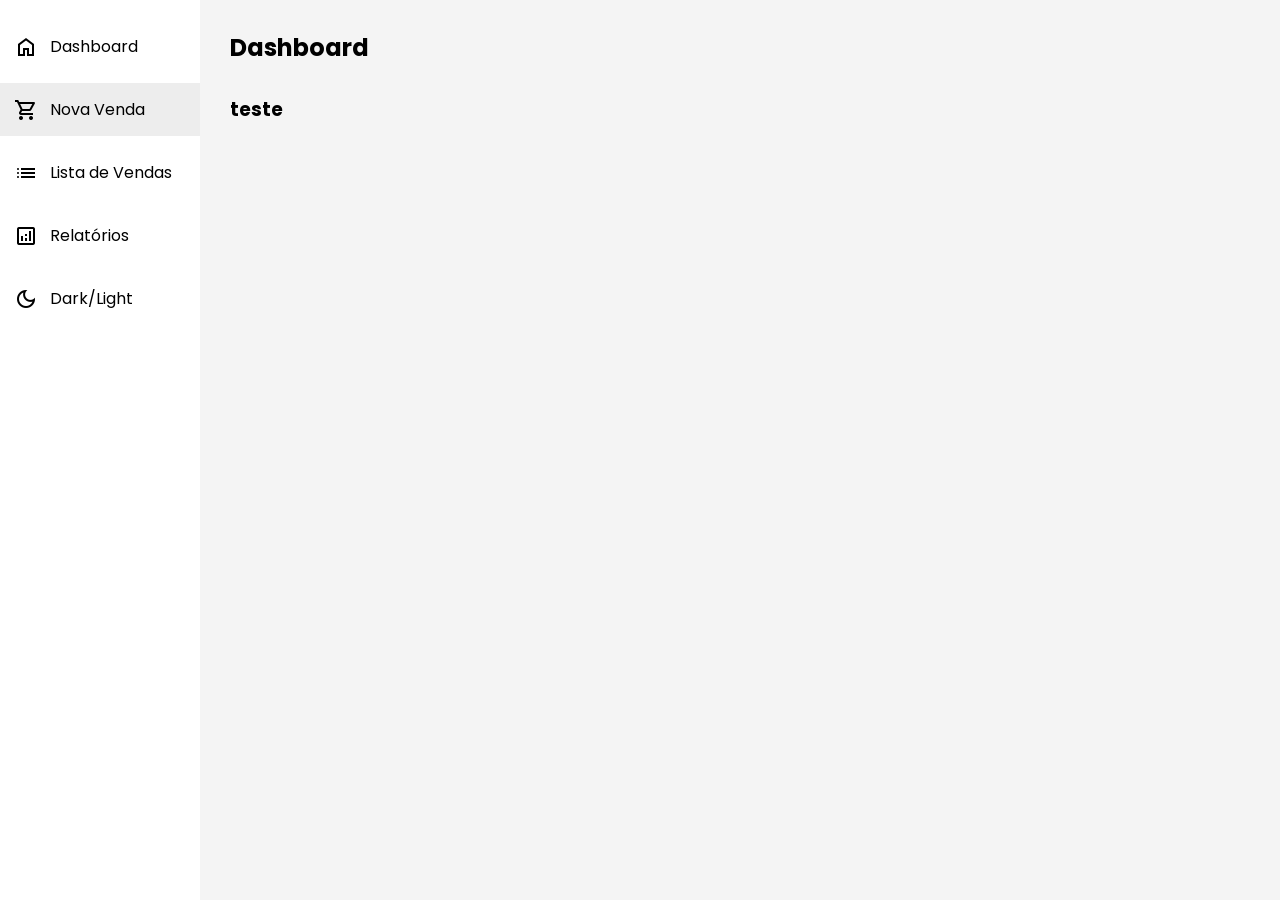
==== pages/new-sale.html @ 434e93f6 "new page style geral. nova pagina. script menu." ====
<!DOCTYPE html>
<html lang="pt-br">
<head>
    <meta charset="UTF-8">
    <meta name="viewport" content="width=device-width, initial-scale=1.0">
    <title>Silk Vendas</title>

    <link rel="preconnect" href="https://fonts.googleapis.com">
    <link rel="preconnect" href="https://fonts.gstatic.com" crossorigin>

    <link href="https://fonts.googleapis.com/css2?family=Poppins:wght@300;400;500;600;700&display=swap" rel="stylesheet">

    <link rel="stylesheet" href="../styles/geral.css">
    <link rel="stylesheet" href="../styles/new-sale.css">

    <link rel="stylesheet" href="https://fonts.googleapis.com/css2?family=Material+Symbols+Outlined" />
</head>
<body>
    <main>
        <div class="overlay"></div>
         
         <!-- SIDEBAR -->
         <aside class="sidebar">
            <!-- BOTÃO DE FECHAR MENU -->
            <button class="close-btn">
                <span class="material-symbols-outlined">
                    close
                </span>
            </button>

            <a href="../index.html"> 
                <span class="material-symbols-outlined">
                    home
                </span> 
                Dashboard
            </a>

            <a href="new-sale.html" class="active"> 
                <span class="material-symbols-outlined">
                    shopping_cart
                </span> 
                Nova Venda
            </a>

            <a href=""> 
                <span class="material-symbols-outlined">
                    list
                </span> 
                Lista de Vendas
            </a>

            <a href=""> 
                <span class="material-symbols-outlined">
                    analytics
                </span> 
                Relatórios
            </a>

            <a href=""> 
                <span class="material-symbols-outlined">
                    dark_mode
                </span> 
                Dark/Light
            </a>
         </aside>

         <section class="content">
            <header class="topbar">
                <h1>Dashboard</h1>

                <!-- BOTÃO MENU HAMBURGUER -->
                <button class="menu-btn">
                    <span class="material-symbols-outlined">
                        menu
                    </span>
                </button>
            </header>

            <section class="form">
                <form action="">
                    <h1>teste</h1>
                </form>
            </section>
         </section>
    </main>

    <script src="../js/menu.js"></script>
</body>
</html>
---- styles/geral.css ----
* {
    margin: 0;
    padding: 0;
    box-sizing: border-box;
}

body {
    min-height: 100vh;
    background: #80808015;
    font-family: 'Poppins', sans-serif;
}

main {
    display: flex;
    min-height: 100vh;
}

.content {
    flex: 1;
    padding: 30px;
}

.topbar {
    margin-bottom: 30px;
}

.sidebar {
    display: flex;
    flex-direction: column;
    gap: 10px;

    width: 200px;
    padding-top: 20px;
    background-color: white;
}

.sidebar a {
    display: flex;
    align-items: center;
    gap: 12px;

    width: 100%;

    text-decoration: none;
    color: black;
    padding: 14px;

    transition: .3s;
}

.sidebar a:hover {
    background: #80808015;
    color: #1b0d33;
}

.sidebar a.active {
    background: #80808024;
}

.menu-btn, .close-btn {
    display: none;
}

/* MOBILE */
@media (max-width: 800px) {
    /* main {
        flex-direction: column;
    } */

    .topbar {
        display: flex;
        justify-content: space-between;
    }

    .content {
        padding: 20px;
    }

    .menu-btn {
        display: block;

        border: none;
        background: transparent;

        width: 45px;
        height: 45px;

        font-size: 1.4rem;
        cursor: pointer;
    }

    .overlay {
        position: fixed;
        inset: 0;

        background-color: rgba(0,0,0,0.4);

        opacity: 0;
        visibility: hidden;

        transition: .3s;

        z-index: 998;
    }

    .overlay.active {
        opacity: 1;
        visibility: visible;
    }

    .sidebar {
        position: fixed;
        top: 0;
        right: -260px;

        width: 250px;
        height: 100vh;
        padding-top: 30px;

        box-shadow: 1px 1px 10px #0000001f;

        display: flex;
        flex-direction: column;
        /* gap: 20px; */

        transition: .3s;
        z-index: 999;
    }

    .sidebar.active {
        right: 0;
    }
}
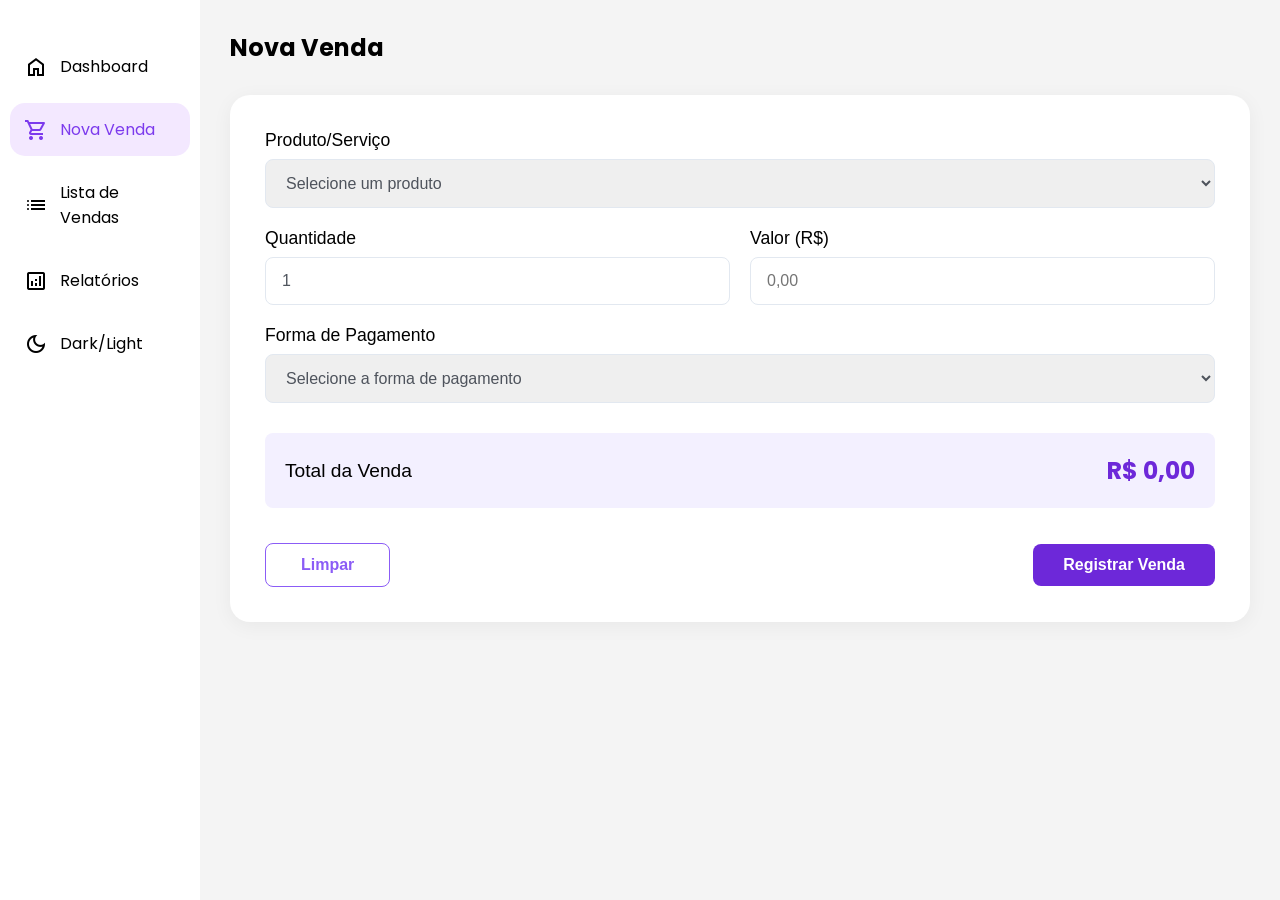
==== commit 4c643d37: "pagina nova venda conteudo e estilo" ====
--- a/pages/new-sale.html
+++ b/pages/new-sale.html
@@ -66,7 +66,7 @@
 
          <section class="content">
             <header class="topbar">
-                <h1>Dashboard</h1>
+                <h1>Nova Venda</h1>
 
                 <!-- BOTÃO MENU HAMBURGUER -->
                 <button class="menu-btn">
@@ -77,8 +77,49 @@
             </header>
 
             <section class="form">
-                <form action="">
-                    <h1>teste</h1>
+                <form action="" method="post">
+                    <div class="input-group">
+                        <label for="produto">Produto/Serviço</label>
+                        <select name="produto" id="produto">
+                            <option value="" disabled selected hidden>Selecione um produto</option>
+                            <option value="p1">produto 1</option>
+                            <option value="p2">produto 2</option>
+                            <option value="p3">produto 3</option>
+                            <option value="p4">produto 4</option>
+                        </select>
+                    </div>
+
+                    <div class="double-line">
+                        <div class="input-group">
+                            <label for="quantidade">Quantidade</label>
+                            <input type="number" name="quantidade" id="quantidade" min="1" value="1" required>
+                        </div>
+                        <div class="input-group">
+                            <label for="valor">Valor (R$)</label>
+                            <input type="number" name="valor" id="valor" step="0.01" min="0" placeholder="0,00" required>
+                        </div>
+                    </div>
+
+                    <div class="input-group">
+                        <label for="pagamento">Forma de Pagamento</label>
+                        <select name="pagamento" id="pagamento" required>
+                            <option value="" disabled selected hidden>Selecione a forma de pagamento</option>
+                            <option value="pix">Pix</option>
+                            <option value="dinheiro">Dinheiro</option>
+                            <option value="debito">Cartão de Débito</option>
+                            <option value="credito">Cartão de Crédito</option>
+                        </select>
+                    </div>
+
+                    <div class="total-box">
+                        <span class="total-title">Total da Venda</span>
+                        <span class="total-value">R$ 0,00</span>
+                    </div>
+
+                    <div class="btns">
+                        <button type="reset" class="btn-clear"> Limpar</button>
+                        <button type="submit" class="btn-submit">Registrar Venda</button>
+                    </div>
                 </form>
             </section>
          </section>
--- a/styles/geral.css
+++ b/styles/geral.css
@@ -30,7 +30,7 @@
     gap: 10px;
 
     width: 200px;
-    padding-top: 20px;
+    padding: 40px 10px;
     background-color: white;
 }
 
@@ -44,17 +44,14 @@
     text-decoration: none;
     color: black;
     padding: 14px;
+    border-radius: 15px;
 
     transition: .3s;
 }
 
-.sidebar a:hover {
-    background: #80808015;
-    color: #1b0d33;
-}
-
-.sidebar a.active {
-    background: #80808024;
+.sidebar a:hover, .sidebar a.active {
+    background: #f3e8ff;
+    color: #7c3aed;
 }
 
 .menu-btn, .close-btn {
--- a/styles/new-sale.css
+++ b/styles/new-sale.css
@@ -0,0 +1,136 @@
+.form {
+    background-color: white;
+    border-radius: 20px;
+    box-shadow: 0 4px 20px #0000000d;
+
+    padding: 35px;
+    /* max-width: 1100px; */
+    /* margin: 40px auto; */
+}
+
+.form form {
+    display: flex;
+    flex-direction: column;
+    gap: 20px;
+}
+
+/* INPUTS */
+.input-group {
+    display: flex;
+    flex-direction: column;
+    gap: 8px;
+    width: 100%;
+}
+
+.input-group label {
+    font-size: 1.1rem;
+    font-weight: 500;
+}
+
+.input-group input, .input-group select {
+    width: 100%;
+    padding: 14px 16px;
+
+    color: #333944db;
+    border: 1px solid #e2e8f0;
+    border-radius: 8px;
+    outline: none;
+
+    transition: all .2s ease-in-out;
+    box-sizing: border-box;
+}
+
+.input-group input:focus, .input-group select:focus {
+    border-color: #8b5cf6;
+}
+
+.input-group select option {
+    font-size: 14px;
+}
+
+.input-group select:invalid, .input-group input {
+    font-size: 1rem;
+}
+
+.input-group select:valid {
+    font-size: 1rem;
+}
+
+/* QUANTIDADE E VALOR */
+.double-line {
+    display: flex;
+    gap: 20px;
+}
+
+/* TOTAL VENDA */
+.total-box {
+    background-color: #f3f0ff;
+    border-radius: 8px;
+
+    display: flex;
+    justify-content: space-between;
+    align-items: center;
+
+    padding: 20px;
+    margin-top: 10px;
+}
+
+.total-title {
+    font-weight: 500;
+    font-size: 1.2rem;
+}
+
+.total-value {
+    color: #6d28d9;
+    font-size: 1.5rem;
+    font-weight: 700;
+}
+
+/* BOTÕES */
+.btns {
+    display: flex;
+    justify-content: space-between;
+    align-items: center;
+    margin-top: 15px;
+}
+
+.btn-clear {
+    background: transparent;
+    border: 1px solid #8b5cf6;
+    border-radius: 8px;
+
+    color: #8b5cf6;
+    font-size: 1rem;
+    font-weight: 600;
+
+    padding: 12px 35px;
+
+    cursor: pointer;
+    transition: background .2s;
+}
+
+.btn-clear:hover {
+    background: #f3f0ff;
+}
+
+.btn-submit {
+    background: #6d28d9;
+    border: none;
+    border-radius: 8px;
+    padding: 12px 30px;
+
+    color: white;
+    font-size: 1rem;
+    font-weight: 600;
+
+    cursor: pointer;
+    transition: background .2s;
+}
+
+.btn-submit:hover {
+    background: #5b21b6;
+}
+
+@media (max-width: 800px) {
+    
+}
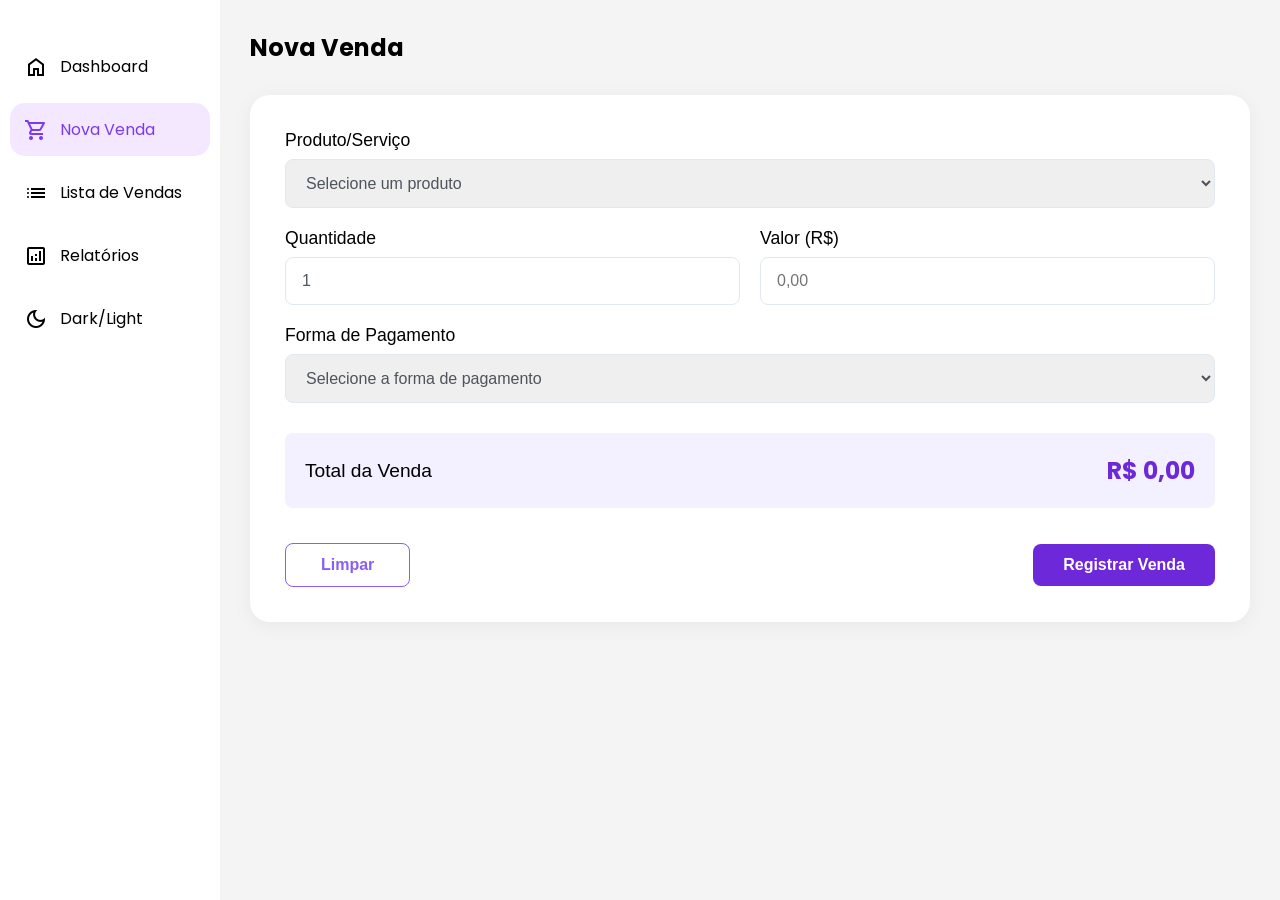
==== commit 4d493eda: "page lista de vendas" ====
--- a/pages/new-sale.html
+++ b/pages/new-sale.html
@@ -10,10 +10,10 @@
 
     <link href="https://fonts.googleapis.com/css2?family=Poppins:wght@300;400;500;600;700&display=swap" rel="stylesheet">
 
+    <link rel="stylesheet" href="https://fonts.googleapis.com/css2?family=Material+Symbols+Outlined" />
+
     <link rel="stylesheet" href="../styles/geral.css">
     <link rel="stylesheet" href="../styles/new-sale.css">
-
-    <link rel="stylesheet" href="https://fonts.googleapis.com/css2?family=Material+Symbols+Outlined" />
 </head>
 <body>
     <main>
@@ -42,7 +42,7 @@
                 Nova Venda
             </a>
 
-            <a href=""> 
+            <a href="sales-list.html"> 
                 <span class="material-symbols-outlined">
                     list
                 </span> 
@@ -96,7 +96,7 @@
                         </div>
                         <div class="input-group">
                             <label for="valor">Valor (R$)</label>
-                            <input type="number" name="valor" id="valor" step="0.01" min="0" placeholder="0,00" required>
+                            <input type="text" name="valor" id="valor" inputmode="numeric" min="0" placeholder="0,00" required>
                         </div>
                     </div>
 
@@ -125,6 +125,7 @@
          </section>
     </main>
 
-    <script src="../js/menu.js"></script>
+    <script src="../js/ui/menu.js"></script>
+    <script src="../js/ui/value.js"></script>
 </body>
 </html>
--- a/styles/geral.css
+++ b/styles/geral.css
@@ -29,7 +29,7 @@
     flex-direction: column;
     gap: 10px;
 
-    width: 200px;
+    width: 220px;
     padding: 40px 10px;
     background-color: white;
 }
@@ -72,6 +72,20 @@
     .content {
         padding: 20px;
     }
+
+    .close-btn {
+        display: block;
+        /* width: 120px; */
+
+        border: none;
+        background: transparent;
+        cursor: pointer;
+    }
+
+    /* .close-btn:hover {
+        border: 1px solid #7c3aed;
+        border-radius: 8px;
+    } */
 
     .menu-btn {
         display: block;
